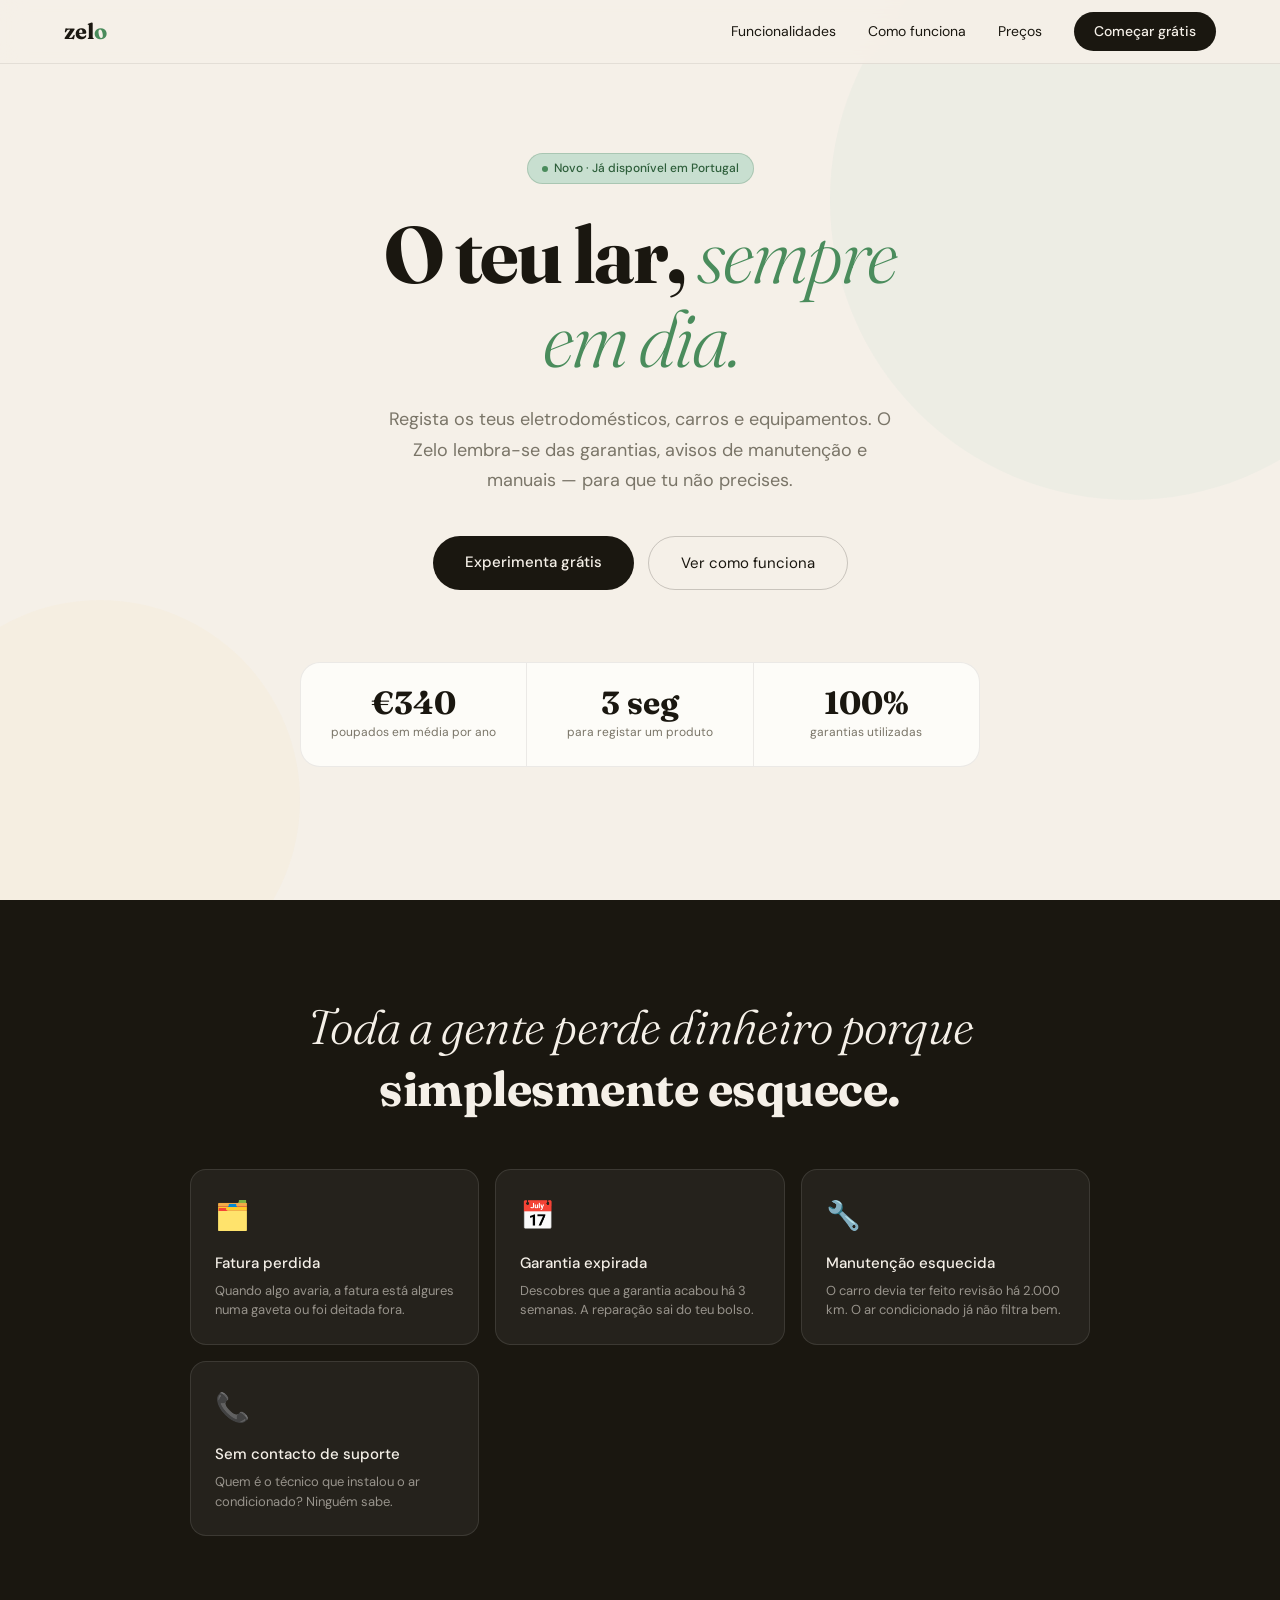
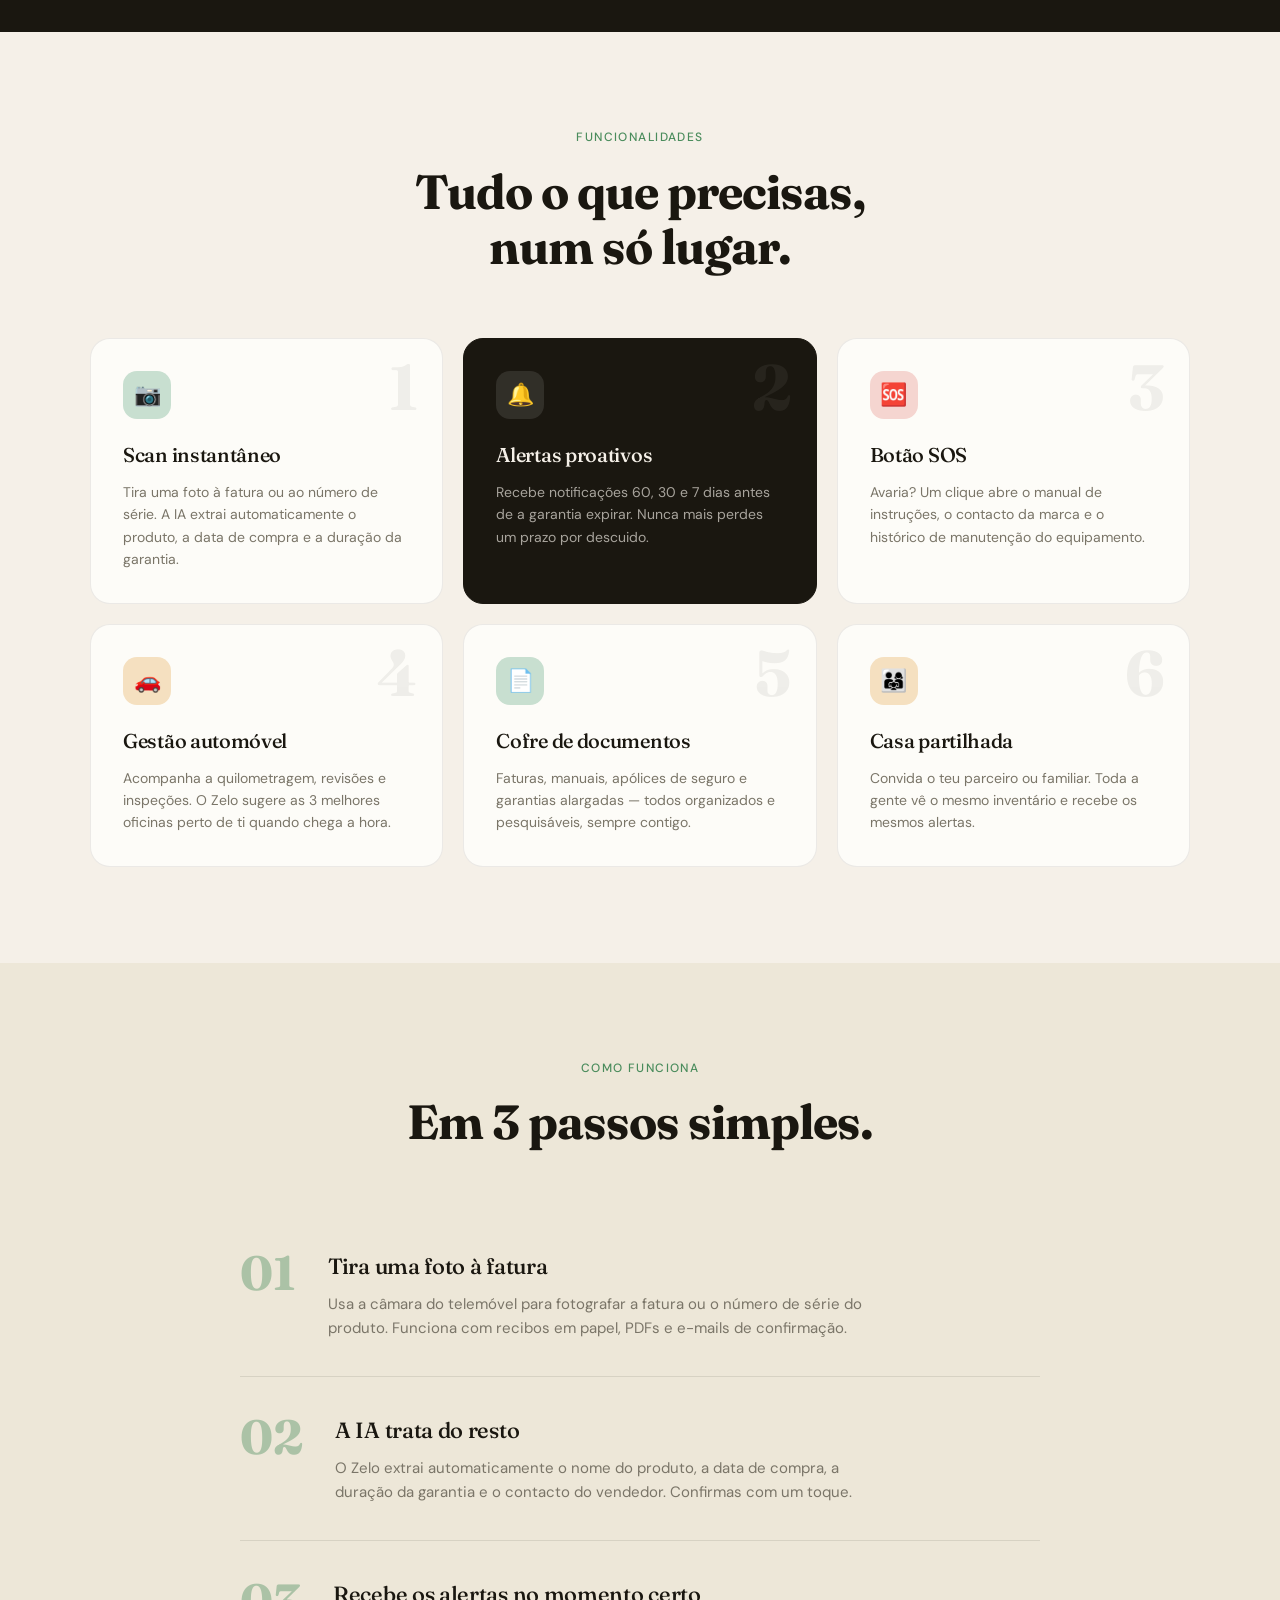
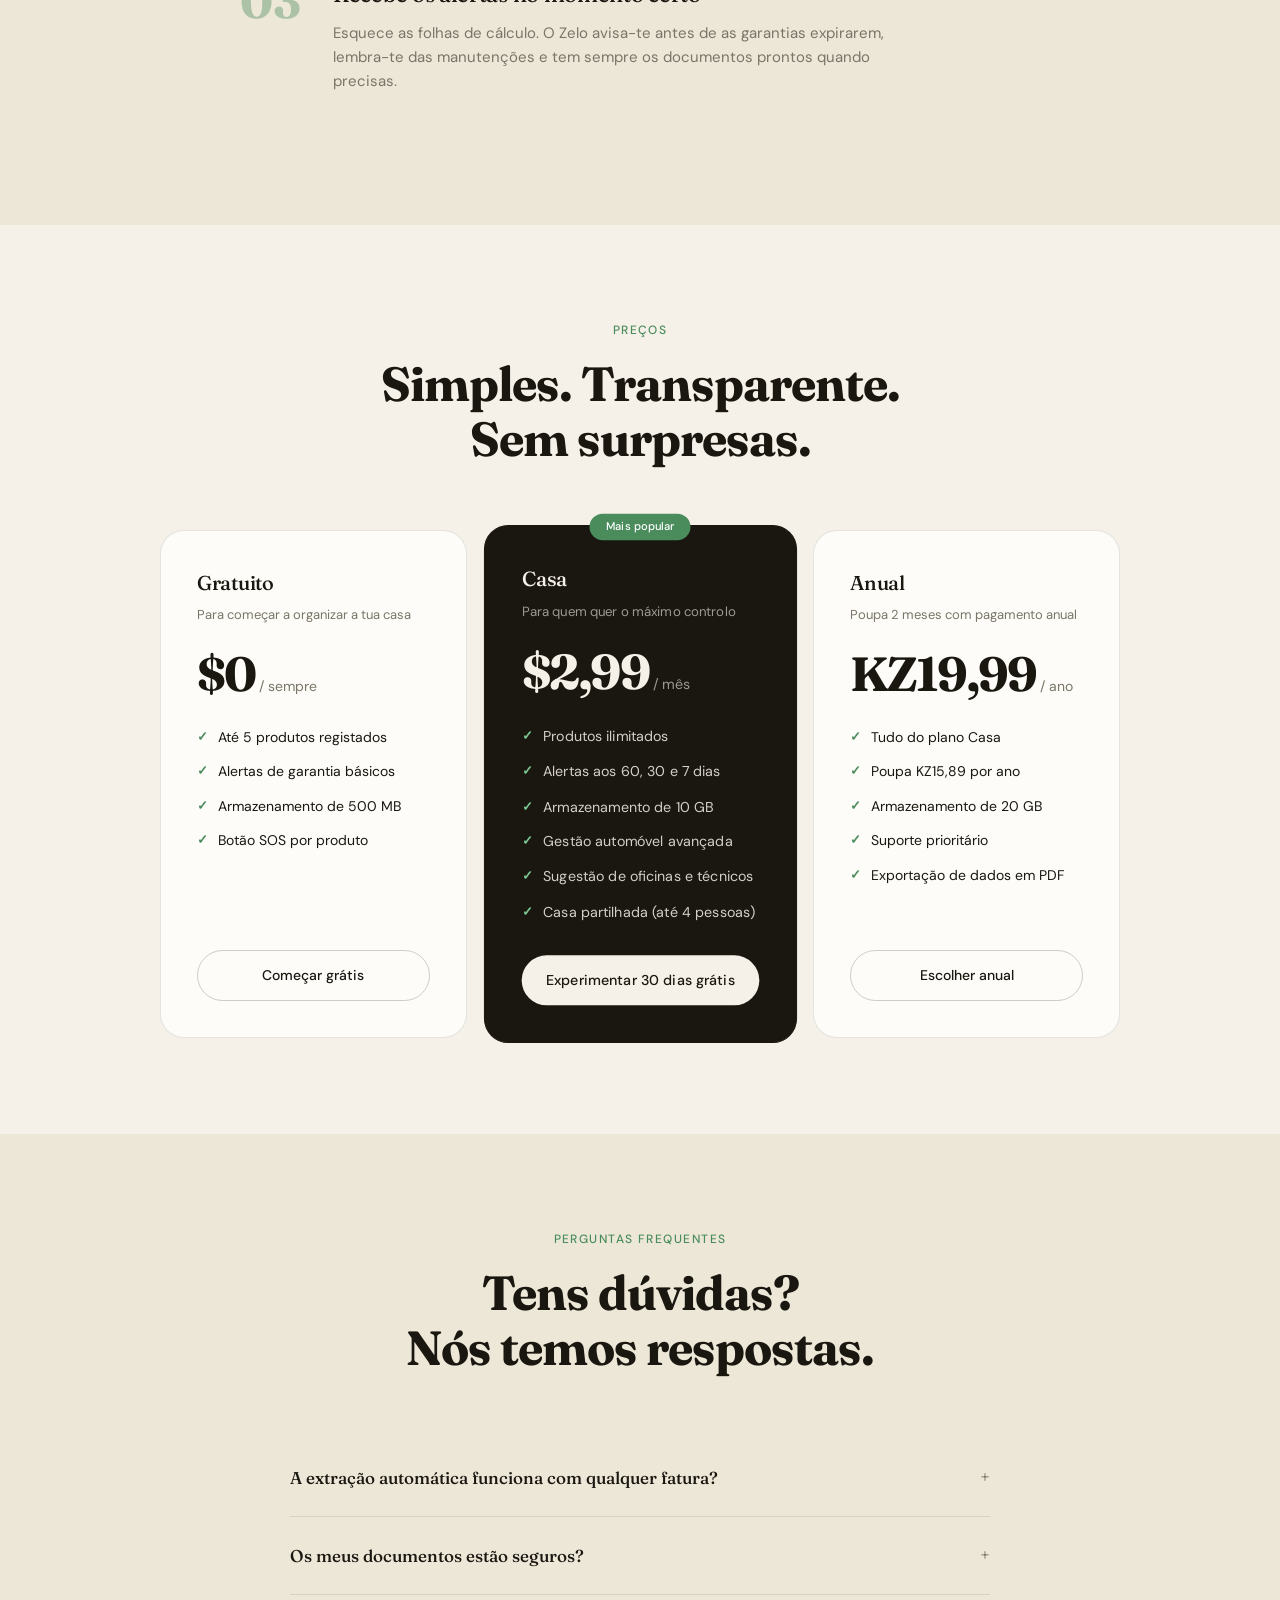
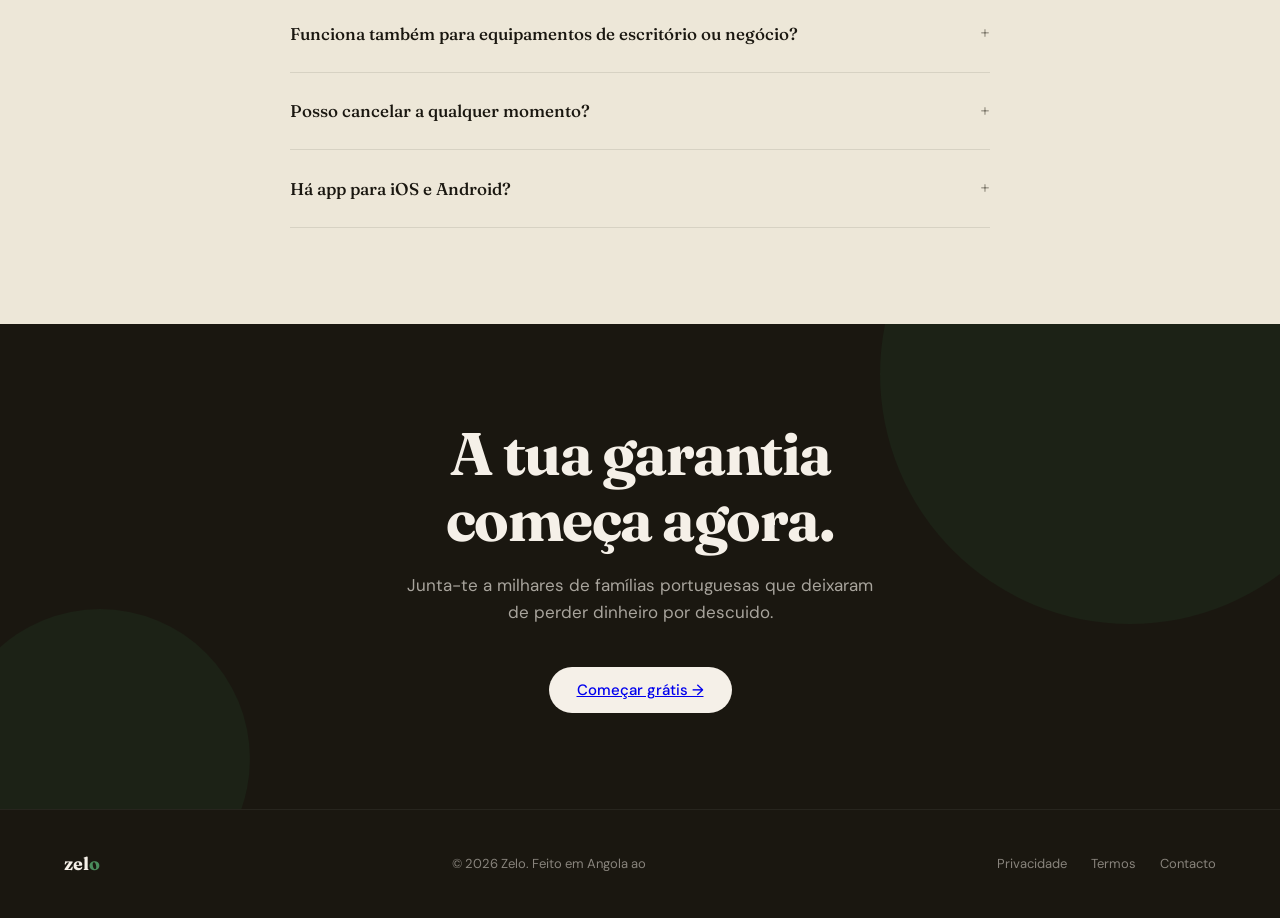
==== index.html @ 525054f4 "The first version of Zelo" ====
<!DOCTYPE html>
<html lang="pt">
<head>
<meta charset="UTF-8">
<meta name="viewport" content="width=device-width, initial-scale=1.0">
<title>Zelo — O Manual da Tua Casa</title>
<link rel="preconnect" href="https://fonts.googleapis.com">
<link rel="preconnect" href="https://fonts.gstatic.com" crossorigin>
<link href="https://fonts.googleapis.com/css2?family=Fraunces:ital,opsz,wght@0,9..144,300;0,9..144,500;0,9..144,700;1,9..144,400&family=DM+Sans:wght@300;400;500&display=swap" rel="stylesheet">
<link rel="stylesheet" href="landingassets/main.css">


</head>
<body>

<!-- HEADER -->
<header>
  <nav>
    <div class="nav-logo">zel<span>o</span></div>

    <div id="nav-links" class="nav-links">
      <a class="nav-link" href="#funcionalidades">Funcionalidades</a>
      <a class="nav-link" href="#como-funciona">Como funciona</a>
      <a class="nav-link" href="#precos">Preços</a>
      <a class="nav-link nav-cta" href="login.html">Começar grátis</a>
    </div>

    <button
      class="hamburger"
      id="hamburger"
      aria-controls="nav-links"
      aria-expanded="false"
      aria-label="Abrir menu">

      <span class="bar"></span>
      <span class="bar"></span>
      <span class="bar"></span>

    </button>
</nav>
</header>

<main>
 <!-- HERO -->
<section class="hero">
  <div class="hero-bg-circle c1"></div>
  <div class="hero-bg-circle c2"></div>
  <div class="hero-badge">Novo · Já disponível em Portugal</div>
  <h1>O teu lar, <em>sempre<br>em dia.</em></h1>
  <p>Regista os teus eletrodomésticos, carros e equipamentos. O Zelo lembra-se das garantias, avisos de manutenção e manuais — para que tu não precises.</p>
  <div class="hero-actions">
    <a href="login.html" class="btn-primary">Experimenta grátis</a>
    <a href="#como-funciona" class="btn-ghost">Ver como funciona</a>
  </div>
  <div class="stats">
    <div class="stat">
      <div class="stat-num">€340</div>
      <div class="stat-label">poupados em média por ano</div>
    </div>
    <div class="stat">
      <div class="stat-num">3 seg</div>
      <div class="stat-label">para registar um produto</div>
    </div>
    <div class="stat">
      <div class="stat-num">100%</div>
      <div class="stat-label">garantias utilizadas</div>
    </div>
  </div>
</section>

<!-- PROBLEM -->
<section class="problem">
  <h2>Toda a gente perde dinheiro porque <strong>simplesmente esquece.</strong></h2>
  <div class="problems-grid">
    <div class="problem-item">
      <div class="problem-icon">🗂️</div>
      <h4>Fatura perdida</h4>
      <p>Quando algo avaria, a fatura está algures numa gaveta ou foi deitada fora.</p>
    </div>
    <div class="problem-item">
      <div class="problem-icon">📅</div>
      <h4>Garantia expirada</h4>
      <p>Descobres que a garantia acabou há 3 semanas. A reparação sai do teu bolso.</p>
    </div>
    <div class="problem-item">
      <div class="problem-icon">🔧</div>
      <h4>Manutenção esquecida</h4>
      <p>O carro devia ter feito revisão há 2.000 km. O ar condicionado já não filtra bem.</p>
    </div>
    <div class="problem-item">
      <div class="problem-icon">📞</div>
      <h4>Sem contacto de suporte</h4>
      <p>Quem é o técnico que instalou o ar condicionado? Ninguém sabe.</p>
    </div>
  </div>
</section>

<!-- FEATURES -->
<section class="features" id="funcionalidades">
  <div class="section-label">Funcionalidades</div>
  <h2 class="section-title">Tudo o que precisas,<br>num só lugar.</h2>
  <div class="features-grid">
    <div class="feature-card">
      <div class="feature-num">1</div>
      <div class="feature-icon-wrap icon-green">📷</div>
      <h3>Scan instantâneo</h3>
      <p>Tira uma foto à fatura ou ao número de série. A IA extrai automaticamente o produto, a data de compra e a duração da garantia.</p>
    </div>
    <div class="feature-card highlight">
      <div class="feature-num">2</div>
      <div class="feature-icon-wrap icon-dark">🔔</div>
      <h3>Alertas proativos</h3>
      <p>Recebe notificações 60, 30 e 7 dias antes de a garantia expirar. Nunca mais perdes um prazo por descuido.</p>
    </div>
    <div class="feature-card">
      <div class="feature-num">3</div>
      <div class="feature-icon-wrap icon-red">🆘</div>
      <h3>Botão SOS</h3>
      <p>Avaria? Um clique abre o manual de instruções, o contacto da marca e o histórico de manutenção do equipamento.</p>
    </div>
    <div class="feature-card">
      <div class="feature-num">4</div>
      <div class="feature-icon-wrap icon-amber">🚗</div>
      <h3>Gestão automóvel</h3>
      <p>Acompanha a quilometragem, revisões e inspeções. O Zelo sugere as 3 melhores oficinas perto de ti quando chega a hora.</p>
    </div>
    <div class="feature-card">
      <div class="feature-num">5</div>
      <div class="feature-icon-wrap icon-green">📄</div>
      <h3>Cofre de documentos</h3>
      <p>Faturas, manuais, apólices de seguro e garantias alargadas — todos organizados e pesquisáveis, sempre contigo.</p>
    </div>
    <div class="feature-card">
      <div class="feature-num">6</div>
      <div class="feature-icon-wrap icon-amber">👨‍👩‍👧</div>
      <h3>Casa partilhada</h3>
      <p>Convida o teu parceiro ou familiar. Toda a gente vê o mesmo inventário e recebe os mesmos alertas.</p>
    </div>
  </div>
</section>

<!-- HOW IT WORKS -->
<section class="how" id="como-funciona">
  <div class="section-label">Como funciona</div>
  <h2 class="section-title">Em 3 passos simples.</h2>
  <div class="steps">
    <div class="step">
      <div class="step-num">01</div>
      <div class="step-body">
        <h3>Tira uma foto à fatura</h3>
        <p>Usa a câmara do telemóvel para fotografar a fatura ou o número de série do produto. Funciona com recibos em papel, PDFs e e-mails de confirmação.</p>
      </div>
    </div>
    <div class="step">
      <div class="step-num">02</div>
      <div class="step-body">
        <h3>A IA trata do resto</h3>
        <p>O Zelo extrai automaticamente o nome do produto, a data de compra, a duração da garantia e o contacto do vendedor. Confirmas com um toque.</p>
      </div>
    </div>
    <div class="step">
      <div class="step-num">03</div>
      <div class="step-body">
        <h3>Recebe os alertas no momento certo</h3>
        <p>Esquece as folhas de cálculo. O Zelo avisa-te antes de as garantias expirarem, lembra-te das manutenções e tem sempre os documentos prontos quando precisas.</p>
      </div>
    </div>
  </div>
</section>

<!-- PRICING -->
<section class="pricing" id="precos">
  <div class="section-label">Preços</div>
  <h2 class="section-title">Simples. Transparente.<br>Sem surpresas.</h2>
  <div class="pricing-grid">
    <div class="pricing-card">
      <div class="pricing-info">
      <div class="plan-name">Gratuito</div>
      <div class="plan-desc">Para começar a organizar a tua casa</div>
      <div class="plan-price">
        <span class="price-main">$0</span>
        <span class="price-period">/ sempre</span>
      </div>
      <ul class="plan-features">
        <li>Até 5 produtos registados</li>
        <li>Alertas de garantia básicos</li>
        <li>Armazenamento de 500 MB</li>
        <li>Botão SOS por produto</li>
      </ul>
      <a href="login.html" class="plan-btn btn-outline-dark">Começar grátis</a>
      </div>
    </div>

    <div class="pricing-card popular">
      <div class="popular-badge">Mais popular</div>
      <div class="plan-name">Casa</div>
      <div class="plan-desc">Para quem quer o máximo controlo</div>
      <div class="plan-price">
        <span class="price-main">$2,99</span>
        <span class="price-period">/ mês</span>
      </div>
      <ul class="plan-features">
        <li>Produtos ilimitados</li>
        <li>Alertas aos 60, 30 e 7 dias</li>
        <li>Armazenamento de 10 GB</li>
        <li>Gestão automóvel avançada</li>
        <li>Sugestão de oficinas e técnicos</li>
        <li>Casa partilhada (até 4 pessoas)</li>
      </ul>
      <a href="login.html" class="plan-btn btn-cream">Experimentar 30 dias grátis</a>
    </div>

    <div class="pricing-card">
      <div class="plan-name">Anual</div>
      <div class="plan-desc">Poupa 2 meses com pagamento anual</div>
      <div class="plan-price">
        <span class="price-main">KZ19,99</span>
        <span class="price-period">/ ano</span>
      </div>
      <ul class="plan-features">
        <li>Tudo do plano Casa</li>
        <li>Poupa KZ15,89 por ano</li>
        <li>Armazenamento de 20 GB</li>
        <li>Suporte prioritário</li>
        <li>Exportação de dados em PDF</li>
      </ul>
      <a href="login.html" class="plan-btn btn-outline-dark">Escolher anual</a>
    </div>
  </div>
</section>

<!-- FAQ -->
<section class="faq">
  <div class="section-label">Perguntas frequentes</div>
  <h2 class="section-title">Tens dúvidas?<br>Nós temos respostas.</h2>
  <div class="faq-list">
    <div class="faq-item">
      <div class="faq-q">A extração automática funciona com qualquer fatura? <span class="faq-arrow">+</span></div>
      <div class="faq-a">Sim. O Zelo reconhece faturas em papel, PDFs e imagens. Em casos raros, podes preencher os dados manualmente em segundos.</div>
    </div>
    <div class="faq-item">
      <div class="faq-q">Os meus documentos estão seguros? <span class="faq-arrow">+</span></div>
      <div class="faq-a">Totalmente. Todos os ficheiros são encriptados em repouso e em trânsito. Os teus dados são teus — nunca os vendemos.</div>
    </div>
    <div class="faq-item">
      <div class="faq-q">Funciona também para equipamentos de escritório ou negócio? <span class="faq-arrow">+</span></div>
      <div class="faq-a">Sim. Muitos dos nossos utilizadores usam o Zelo para gerir os equipamentos das suas pequenas empresas. Para frotas maiores ou senhorios com múltiplas habitações, fala connosco sobre planos empresariais.</div>
    </div>
    <div class="faq-item">
      <div class="faq-q">Posso cancelar a qualquer momento? <span class="faq-arrow">+</span></div>
      <div class="faq-a">Claro. Sem fidelizações nem penalizações. Se cancelares, os teus dados ficam acessíveis em modo leitura durante 30 dias para poderes exportar tudo.</div>
    </div>
    <div class="faq-item">
      <div class="faq-q">Há app para iOS e Android? <span class="faq-arrow">+</span></div>
      <div class="faq-a">Não, o Zelo ainda não está disponível para iOS e Android. De momento só podes aceder via browser em qualquer dispositivo. Tudo sincronizado em tempo real.</div>
    </div>
  </div>
</section>

<!-- CTA -->
<section class="cta-section" id="cta">

 <div class="cta-bg b1"></div>
  <div class="cta-bg b2"></div>

  <h2>A tua garantia<br>começa agora.</h2>
  <p>Junta-te a milhares de famílias portuguesas que deixaram de perder dinheiro por descuido.</p>

  <button 
    class="btn-white"
    id="cta-button">

    <a href="login.html">Começar grátis →</a>

  </button>

</section>
</main>


<!-- FOOTER -->
<footer>
  <div class="footer-logo">zel<span>o</span></div>
  <div>© 2026 Zelo. Feito em Angola ao</div>
  <div class="footer-links">
    <a href="#">Privacidade</a>
    <a href="#">Termos</a>
    <a href="#">Contacto</a>
  </div>
</footer>

<script>

  /* ══════════════════════════════════════
   MENU MOBILE
══════════════════════════════════════ */
(function initMenu() {

  const hamburger = document.querySelector('#hamburger');
  const navLinks = document.querySelector('#nav-links');

  if (!hamburger || !navLinks) return;

  function openMenu() {
    navLinks.classList.add('active');
    hamburger.setAttribute('aria-expanded', 'true');
  }

  function closeMenu() {
    navLinks.classList.remove('active');
    hamburger.setAttribute('aria-expanded', 'false');
  }

  hamburger.addEventListener('click', (e) => {
    e.stopPropagation();

    const isOpen = navLinks.classList.contains('active');

    isOpen ? closeMenu() : openMenu();
  });

  // Fecha ao clicar nos links
  navLinks.querySelectorAll('a').forEach((link) => {
    link.addEventListener('click', closeMenu);
  });

  // Fecha ao clicar fora
  document.addEventListener('click', (e) => {

    if (
      navLinks.classList.contains('active') &&
      !navLinks.contains(e.target) &&
      !hamburger.contains(e.target)
    ) {
      closeMenu();
    }

  });

  
  // Fecha com ESC
  document.addEventListener('keydown', (e) => {
    if (e.key === 'Escape') {
      closeMenu();
    }
  });

})();


(function initCTA() {

  const input = document.querySelector('#cta-email');
  const button = document.querySelector('#cta-button');
  const feedback = document.querySelector('#cta-feedback');

  if (!input || !button || !feedback) return;

  function showMessage(message, color = '#d6d3cd') {

    feedback.textContent = message;
    feedback.style.color = color;

    feedback.classList.add('show');

  }

  button.addEventListener('click', () => {

    const email = input.value.trim();

    // validação simples
    if (!email.includes('@') || !email.includes('.')) {

      showMessage(
        'Insere um e-mail válido ✨',
        '#ffb4b4'
      );

      return;
    }

    // loading
    button.classList.add('loading');
    button.textContent = 'A criar...';

    // simulação
    setTimeout(() => {

      button.classList.remove('loading');
      button.textContent = 'Começar grátis →';

      showMessage(
        'Conta preparada. Verifica o teu e-mail 🚀',
        '#b7f7c5'
      );

      input.value = '';

    }, 1800);

  });

})();



  document.querySelectorAll('.faq-item').forEach(item => {
    item.querySelector('.faq-q').addEventListener('click', () => {
      const isOpen = item.classList.contains('open');
      document.querySelectorAll('.faq-item').forEach(i => i.classList.remove('open'));
      if (!isOpen) item.classList.add('open');
    });
  });
</script>
</body>
</html>
---- landingassets/main.css ----
@import 'base.css';
@import 'components.css';
@import 'buttons.css';
@import 'header.css';
@import 'hero.css';
@import 'features.css';
@import 'pricing.css';
@import 'problem.css';
@import 'steps.css';
@import 'cta.css';
@import 'footer.css';
@import 'animation.css';
@import 'faq.css';
@import 'responsive.css'
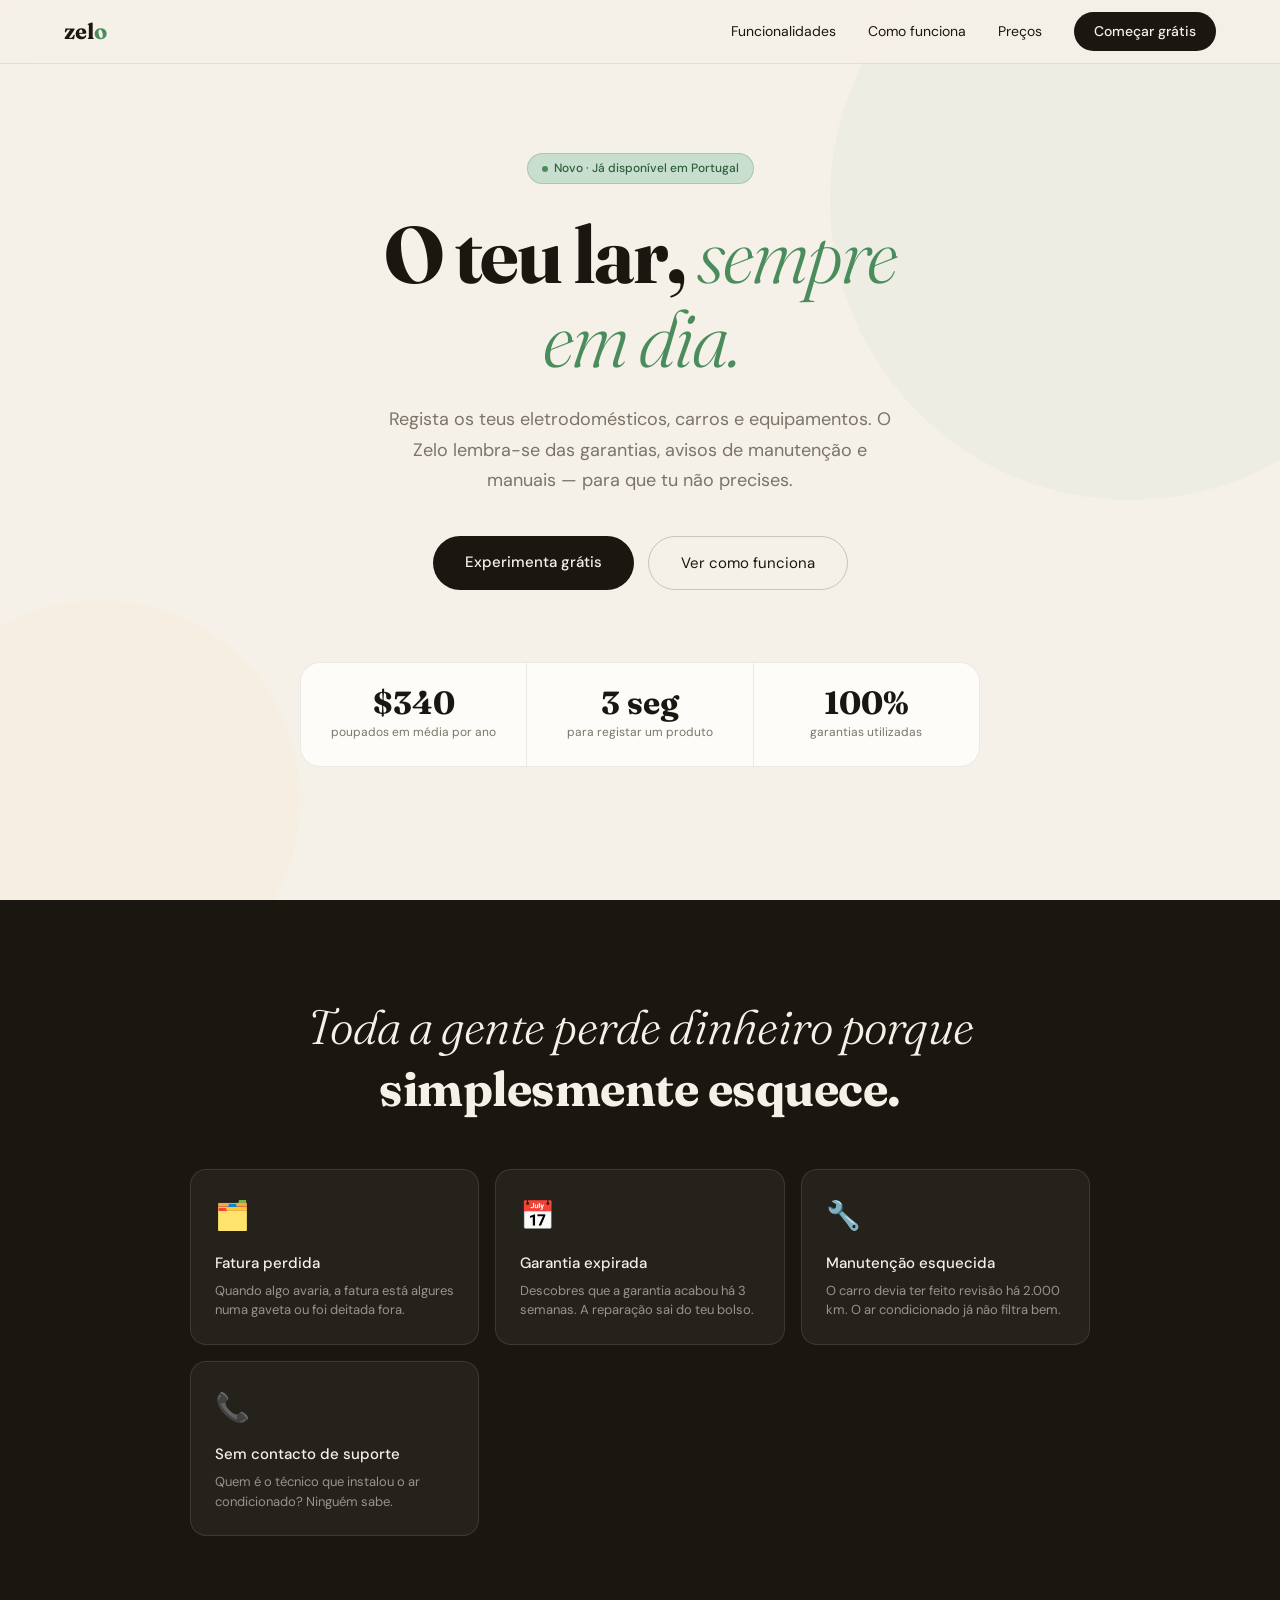
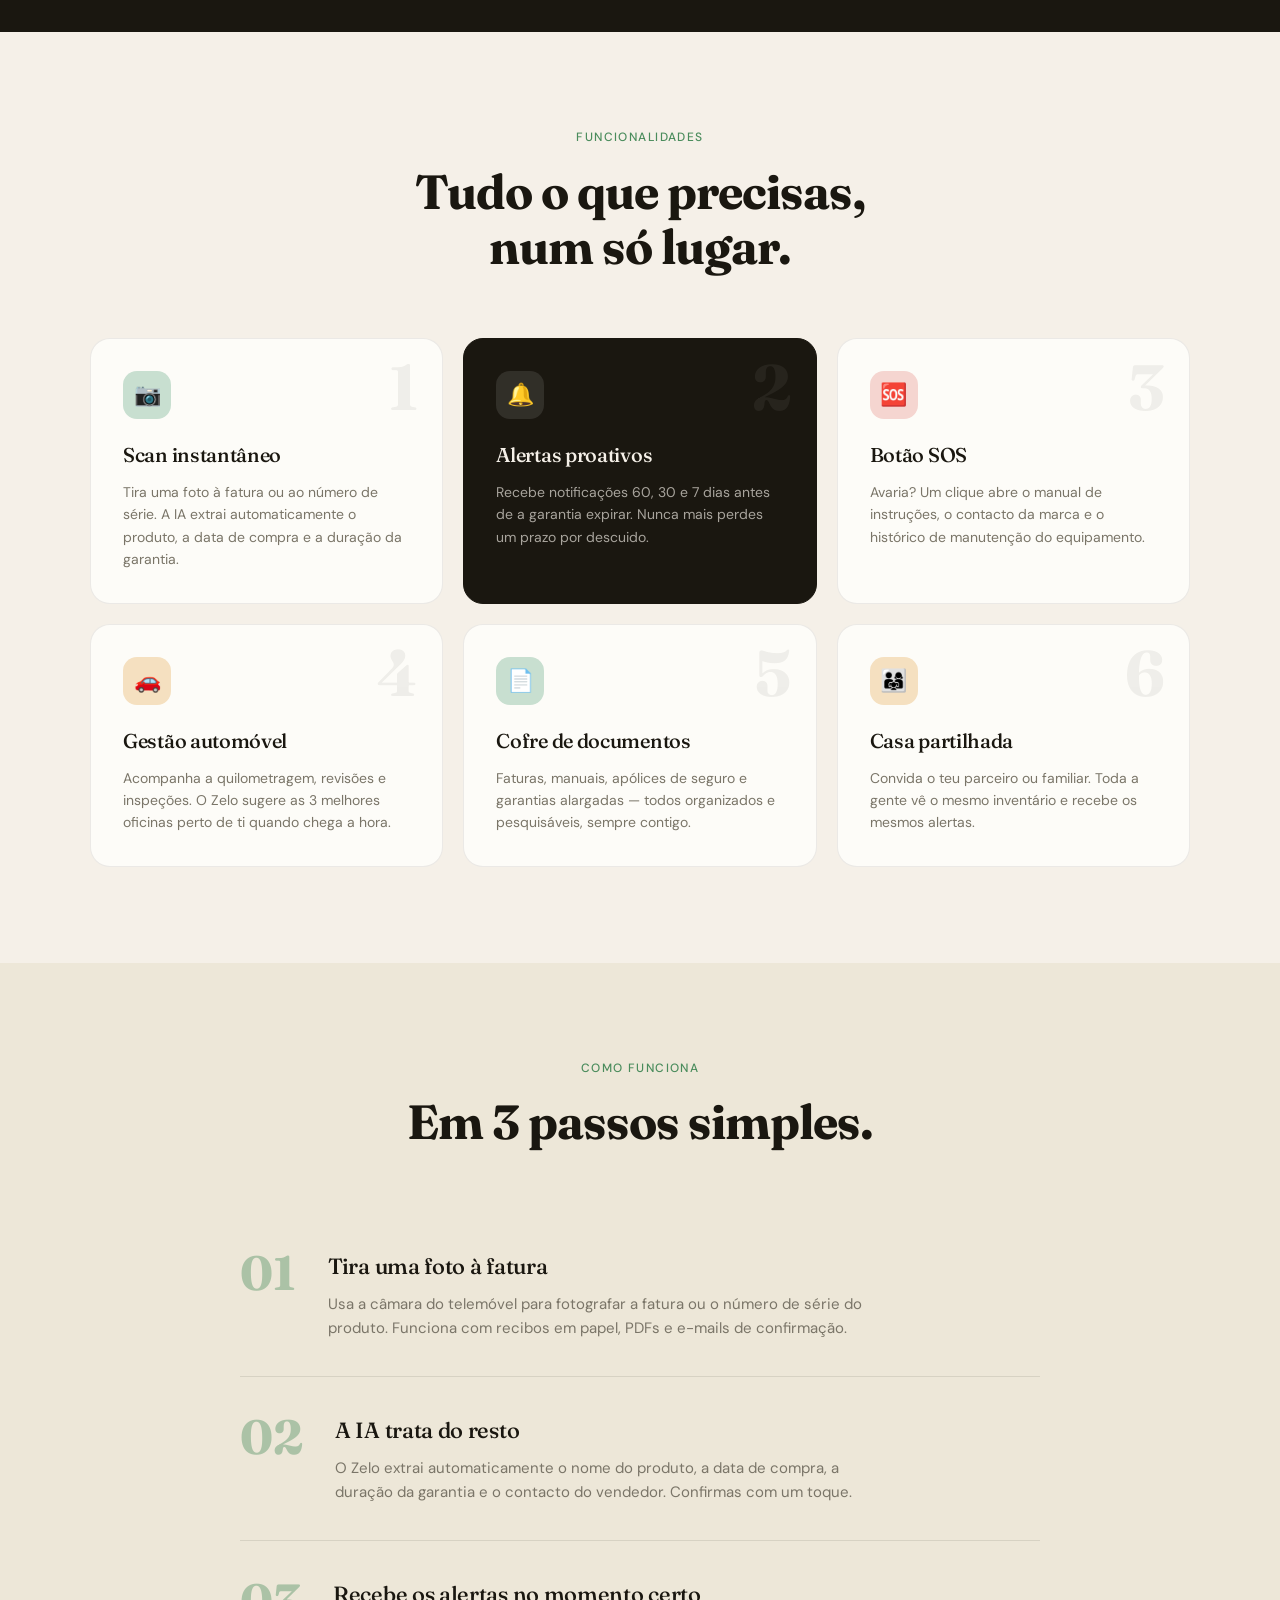
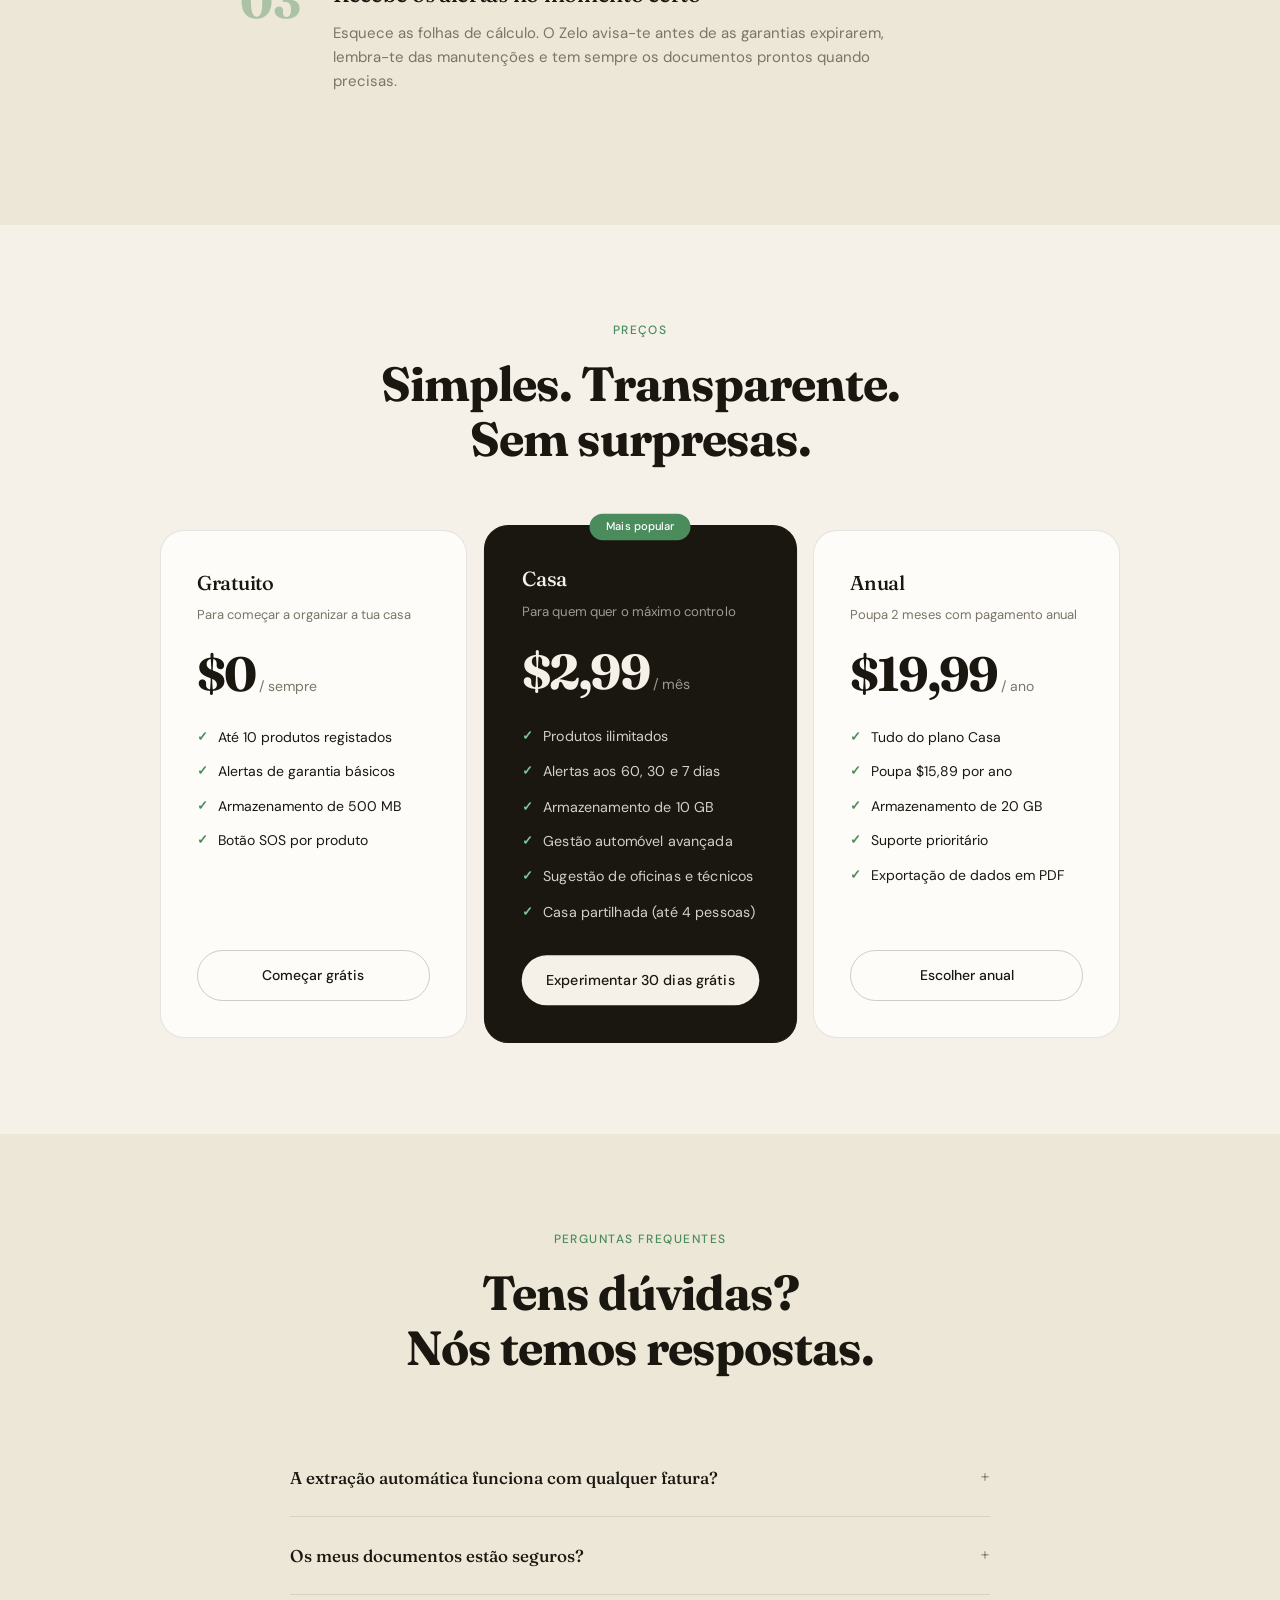
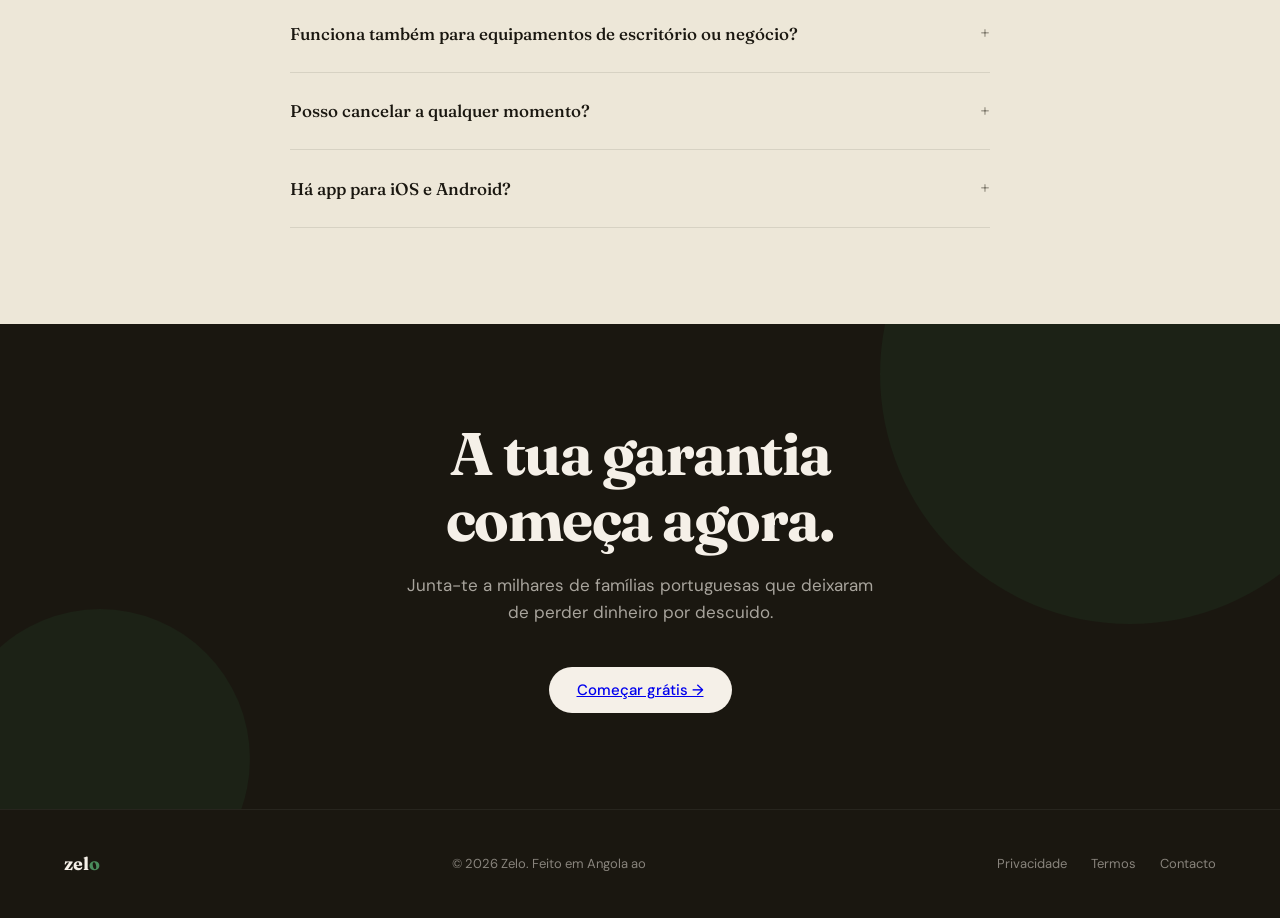
==== commit fe9029da: "Simple changed" ====
--- a/index.html
+++ b/index.html
@@ -54,7 +54,7 @@
   </div>
   <div class="stats">
     <div class="stat">
-      <div class="stat-num">€340</div>
+      <div class="stat-num">$340</div>
       <div class="stat-label">poupados em média por ano</div>
     </div>
     <div class="stat">
@@ -182,7 +182,7 @@
         <span class="price-period">/ sempre</span>
       </div>
       <ul class="plan-features">
-        <li>Até 5 produtos registados</li>
+        <li>Até 10 produtos registados</li>
         <li>Alertas de garantia básicos</li>
         <li>Armazenamento de 500 MB</li>
         <li>Botão SOS por produto</li>
@@ -214,12 +214,12 @@
       <div class="plan-name">Anual</div>
       <div class="plan-desc">Poupa 2 meses com pagamento anual</div>
       <div class="plan-price">
-        <span class="price-main">KZ19,99</span>
+        <span class="price-main">$19,99</span>
         <span class="price-period">/ ano</span>
       </div>
       <ul class="plan-features">
         <li>Tudo do plano Casa</li>
-        <li>Poupa KZ15,89 por ano</li>
+        <li>Poupa $15,89 por ano</li>
         <li>Armazenamento de 20 GB</li>
         <li>Suporte prioritário</li>
         <li>Exportação de dados em PDF</li>
